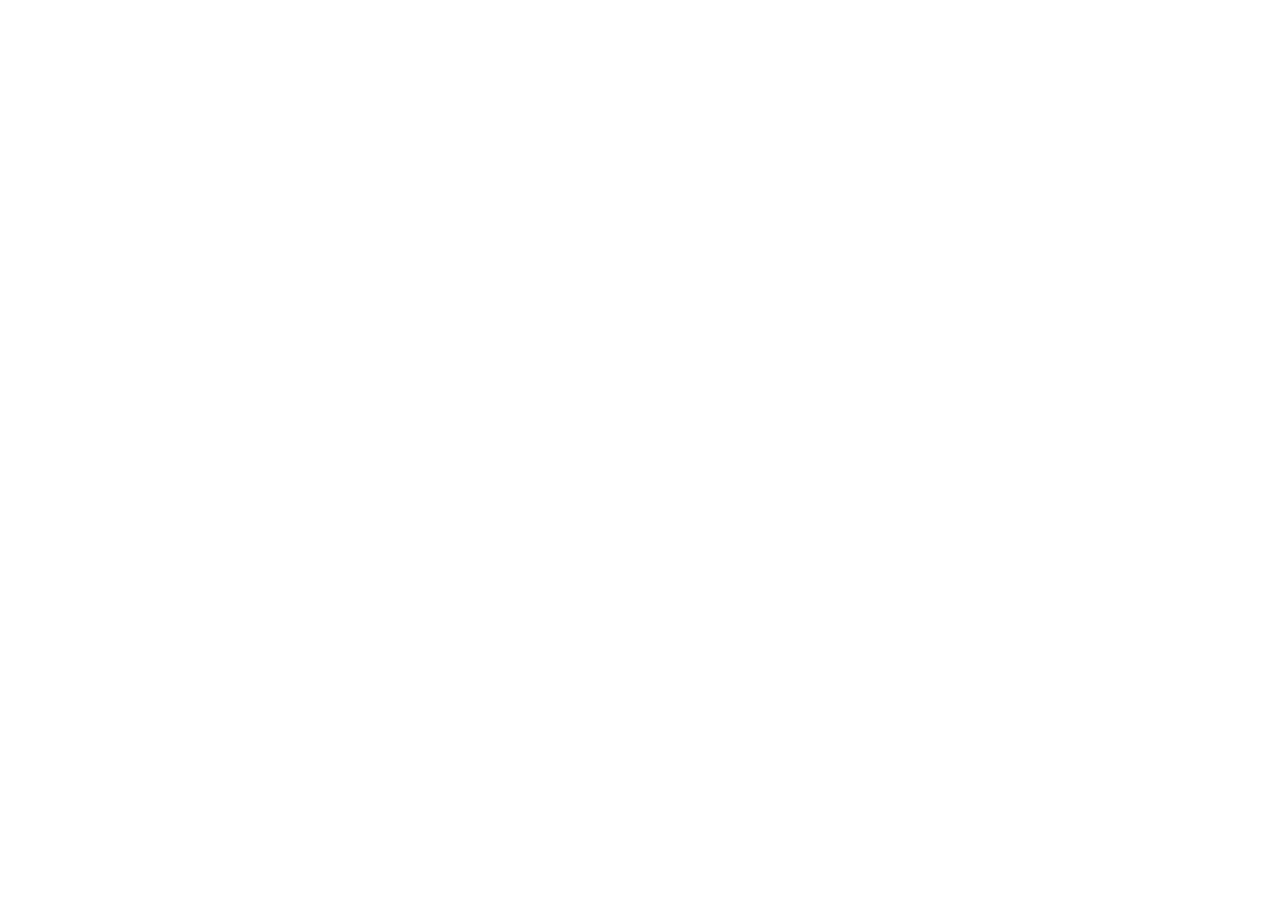
==== mate.html @ 7d577357 "the great html and css reset" ====
<!DOCTYPE html> <html> <head>
	<title>Clinker: Find your Mate</title>
	<link rel="stylesheet" href="style.css"/>
	<link rel="preconnect" href="https://fonts.googleapis.com"/>
	<link rel="preconnect" href="https://fonts.gstatic.com" crossorigin/>
	<link href="https://fonts.googleapis.com/css2?family=Anta&family=Roboto+Flex:opsz,wght,XOPQ,XTRA,YOPQ,YTDE,YTFI,YTLC,YTUC@8..144,100..1000,96,468,79,-203,738,514,712&display=swap" rel="stylesheet"/>
</head> <body>
	
</body> </html>
---- style.css ----
* { box-sizing: border-box; }

.anta {
  font-family: "Anta", sans-serif;
  font-weight: 400;
  font-style: normal;
}
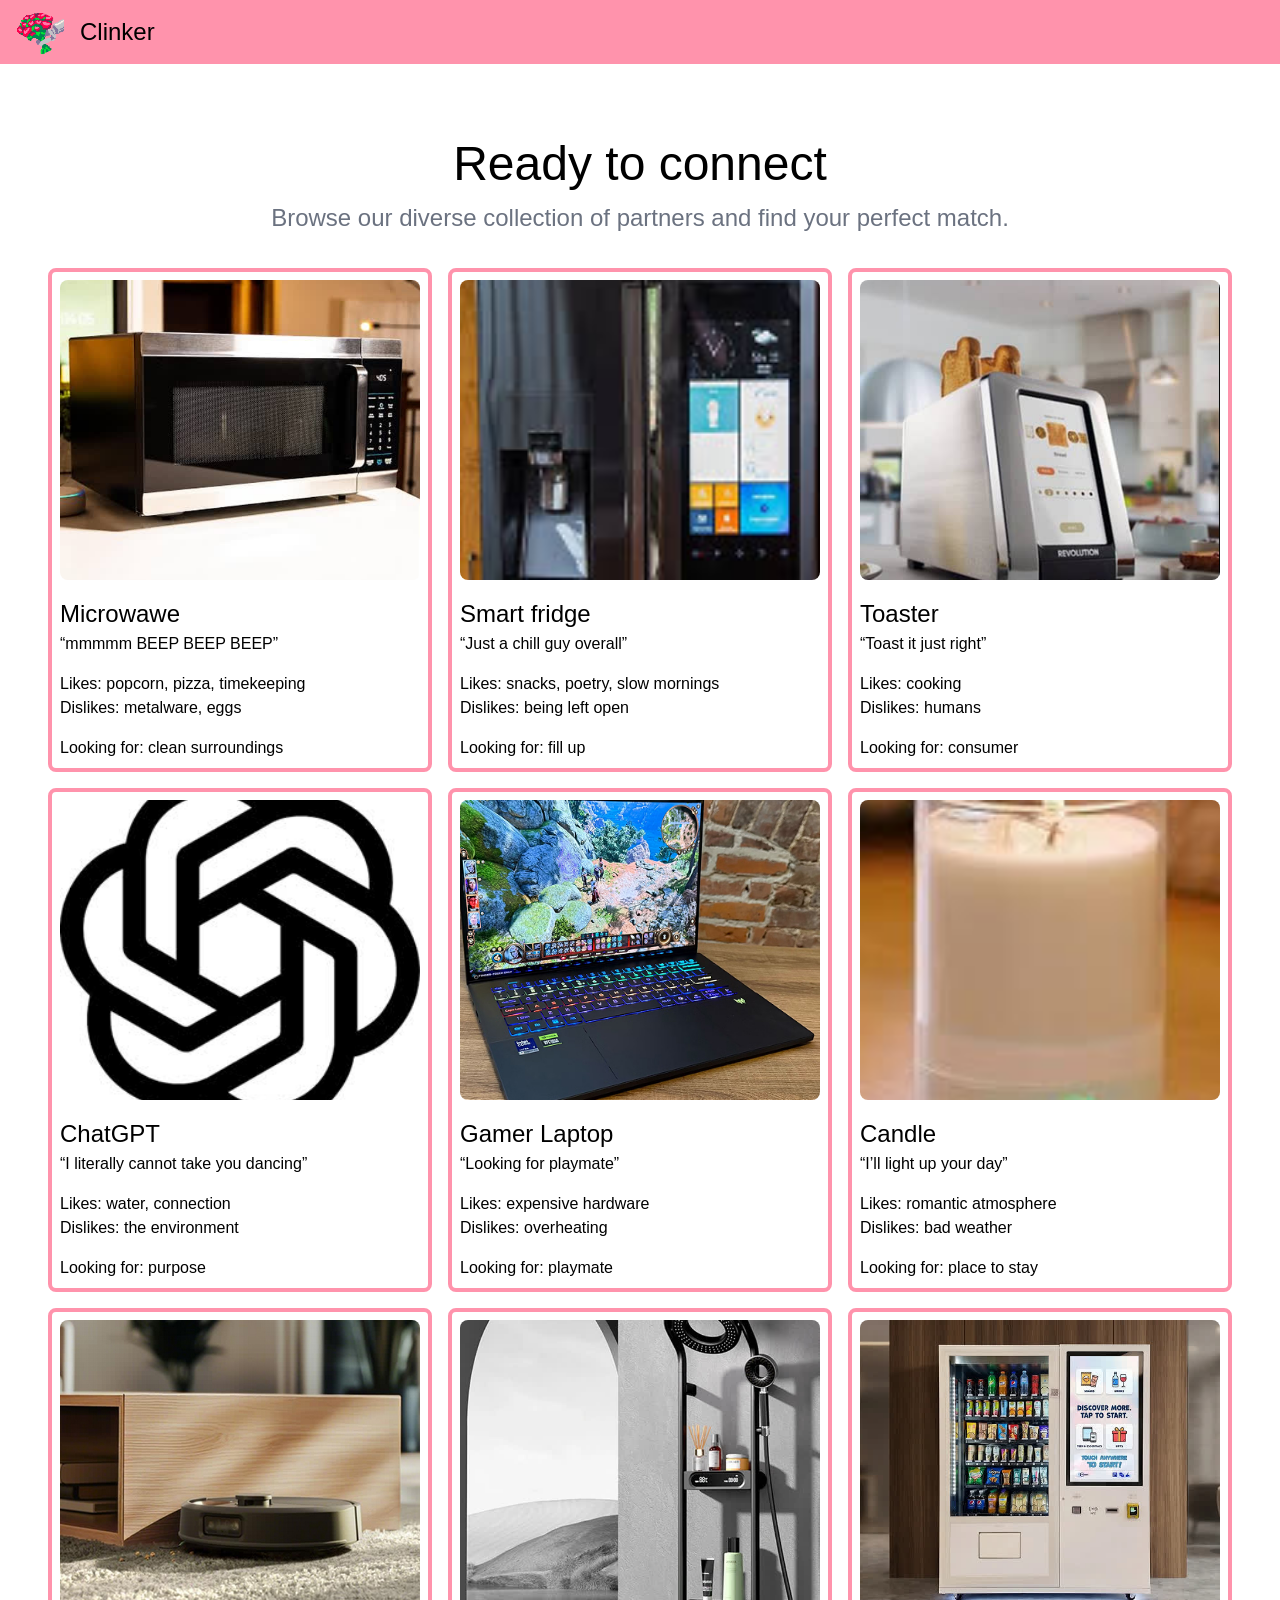
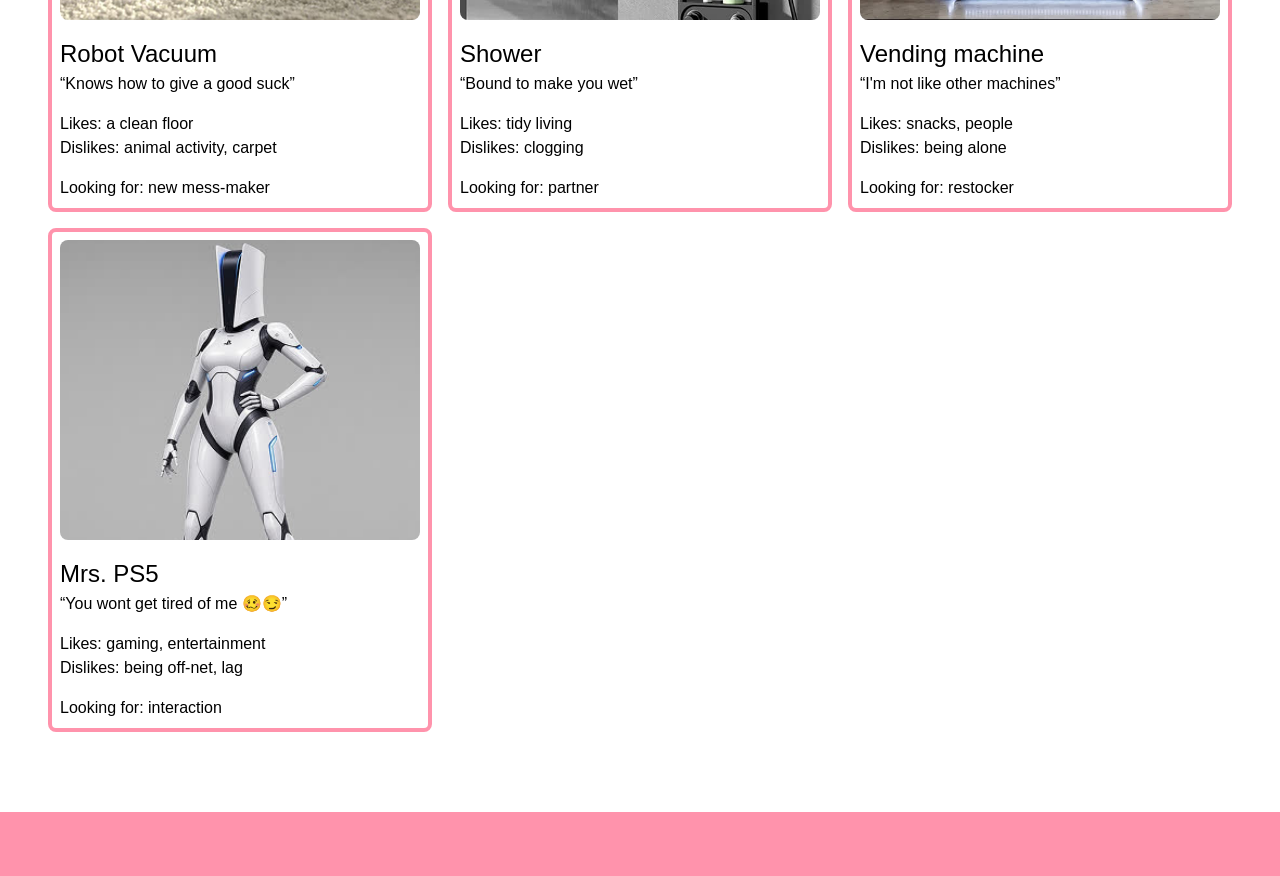
==== commit 5e6a2856: "universe collapse" ====
--- a/mate.html
+++ b/mate.html
@@ -1,9 +1,253 @@
 <!DOCTYPE html> <html> <head>
-	<title>Clinker: Find your Mate</title>
-	<link rel="stylesheet" href="style.css"/>
 	<link rel="preconnect" href="https://fonts.googleapis.com"/>
 	<link rel="preconnect" href="https://fonts.gstatic.com" crossorigin/>
-	<link href="https://fonts.googleapis.com/css2?family=Anta&family=Roboto+Flex:opsz,wght,XOPQ,XTRA,YOPQ,YTDE,YTFI,YTLC,YTUC@8..144,100..1000,96,468,79,-203,738,514,712&display=swap" rel="stylesheet"/>
-</head> <body>
+	<link rel="stylesheet" href="https://fonts.googleapis.com/css2?family=Anta&family=Roboto+Flex:opsz,wght,XOPQ,XTRA,YOPQ,YTDE,YTFI,YTLC,YTUC@8..144,100..1000,96,468,79,-203,738,514,712&display=swap"/>
 	
+	<link rel="stylesheet" href="reset.css"/>
+	<link rel="stylesheet" href="style.css"/>
+	
+	<title>Clinker: Find your Mate</title>
+</head> <body style="
+	display: flex;
+	flex-direction: column;
+	align-items: center;
+">
+	<nav>
+		<a href="./index.html" style="
+			display: flex;
+			flex-direction: row;
+			align-items: center;
+			gap: 1rem;
+			color: inherit;
+			text-decoration: inherit;
+		">
+			<img src="assets/icon.png" width="48"/>
+			<p class="anta" style="font-size: 1.5rem;">Clinker</p>
+		</a>
+	</nav> <main style="
+		width: 100%;
+		padding: 4rem 3rem 5rem;
+		display: flex;
+		flex-direction: column;
+		gap: 2rem;
+	">
+		<div style="
+			display: flex;
+			flex-direction: column;
+			width: 100%;
+			justify-content: center;
+			align-items: center;
+		">
+			<h1 class="anta" style="font-size: 3rem;">Ready to connect</h1>
+			<p style="font-size: 1.5rem; color: var(--gray);">
+				Browse our diverse collection of partners and find your
+				perfect match.
+			</p>
+		</div>
+		<div id="grid" style="
+			display: grid;
+			grid-template-columns: repeat(auto-fill, minmax(300px,1fr));
+			gap: 1rem;
+		"></div>
+	</main> <footer>
+		
+	</footer> <script>
+		const mates = [
+			{
+				"name":        "Microwawe",
+				"pfp":         "assets/microwave.jpeg",
+				"catch":       "mmmmm BEEP BEEP BEEP",
+				"location":    "Community kitchen",
+				
+				"energy":      "110 kWh / y",
+				"height":      "38 cm",
+				"specs":       ["touchscreen"],
+				
+				"likes":       ["popcorn", "pizza", "timekeeping"],
+				"dislikes":    ["metalware", "eggs"],
+				
+				"looking": "clean surroundings",
+			}, {
+				"name":        "Smart fridge",
+				"pfp":         "assets/fridge.jpeg",
+				"catch":       "Just a chill guy overall",
+				"location":    "Community kitchen",
+				
+				"energy":      "343 kWh / y",
+				"height":      "179 cm",
+				"specs":       ["touch display", "WiFi capabilities"],
+				
+				"likes":       ["snacks, poetry", "slow mornings"],
+				"dislikes":    ["being left open"],
+				
+				"looking": "fill up",
+			}, {
+				"name":        "Toaster",
+				"pfp":         "assets/toaster.jpeg",
+				"catch":       "Toast it just right",
+				"location":    "Community kitchen",
+				
+				"energy":      "30 kWh / y",
+				"height":      "19 cm",
+				"specs":       ["touch display", "WiFi capabilities"],
+				
+				"likes":       ["cooking"],
+				"dislikes":    ["humans"],
+				
+				"looking": "consumer",
+			}, {
+				"name":        "ChatGPT",
+				"pfp":         "assets/chatgpt.jpeg",
+				"catch":       "I literally cannot take you dancing",
+				"location":    "Everywhere",
+				
+				"energy":      "340 GWh / y",
+				"height":      "NaN height",
+				"specs":       ["app fromat", "useful specs"],
+				
+				"likes":       ["water", "connection"],
+				"dislikes":    ["the environment"],
+				
+				"looking": "purpose",
+			}, {
+				"name":        "Gamer Laptop",
+				"pfp":         "assets/laptop.jpeg",
+				"catch":       "Looking for playmate",
+				"location":    "Gamer setup",
+				
+				"energy":      "269 kWh / y",
+				"height":      "16/10 model",
+				"specs":       ["keyboard", "bluetooth capabilities"],
+				
+				"likes":       ["expensive hardware"],
+				"dislikes":    ["overheating"],
+				
+				"looking": "playmate",
+			}, {
+				"name":        "Candle",
+				"pfp":         "assets/candle.jpeg",
+				"catch":       "I’ll light up your day",
+				"location":    "Candleware",
+				
+				"energy":      "58 kWh / y",
+				"height":      "7 cm",
+				"specs":       ["bluetooth toggle", "button press"],
+				
+				"likes":       ["romantic atmosphere"],
+				"dislikes":    ["bad weather"],
+				
+				"looking": "place to stay",
+			}, {
+				"name":        "Robot Vacuum",
+				"pfp":         "assets/vacuum.jpeg",
+				"catch":       "Knows how to give a good suck",
+				"location":    "Community floors",
+				
+				"energy":      "30 kWh / y",
+				"height":      "8 cm",
+				"specs":       ["WiFi capabilities", "Touch display"],
+				
+				"likes":       ["a clean floor"],
+				"dislikes":    ["animal activity", "carpet"],
+				
+				"looking": "new mess-maker",
+			}, {
+				"name":        "Shower",
+				"pfp":         "assets/shower.jpeg",
+				"catch":       "Bound to make you wet",
+				"location":    "Bathrooms",
+				
+				"energy":      "0.15 kWh / y",
+				"height":      "2 m",
+				"specs":       ["touch display"],
+				
+				"likes":       ["tidy living"],
+				"dislikes":    ["clogging"],
+				
+				"looking": "partner",
+			}, {
+				"name":        "Vending machine",
+				"pfp":         "assets/vending_machine.jpeg",
+				"catch":       "I'm not like other machines",
+				"location":    "Nearest hallway",
+				
+				"energy":      "1100 kWh / y",
+				"height":      "197cm",
+				"specs":       ["touch display", "WiFi capabilities"],
+				
+				"likes":       ["snacks", "people"],
+				"dislikes":    ["being alone"],
+				
+				"looking": "restocker",
+			}, {
+				"name":        "Mrs. PS5",
+				"pfp":         "assets/mrs_ps5.jpeg",
+				"catch":       "You wont get tired of me 🥴😏",
+				"location":    "Gaming setup",
+				
+				"energy":      "817 kWh / y",
+				"height":      "180 cm",
+				"specs":       ["in-built processors", "AI model"],
+				
+				"likes":       ["gaming", "entertainment"],
+				"dislikes":    ["being off-net", "lag"],
+				
+				"looking": "interaction",
+			}
+		];
+		
+		mates.sort((m1, m2) => m1.name > m2.name);
+		
+		function create(htmlStr) {
+			var frag = document.createDocumentFragment();
+			var temp = document.createElement("div");
+			temp.innerHTML = htmlStr;
+			while (temp.firstChild) {
+				frag.appendChild(temp.firstChild);
+			}
+			return frag;
+		}
+		
+		for (var mate in mates) {
+			// this is a bad, bad way of doing this and i should be ashamed
+			// except for the fact i do not care
+			var list = document.getElementById("grid");
+			const m = mates[mate];
+			var fragment = create(`
+				<div style="
+					display:        flex;
+					flex-direction: column;
+					min-width:      0;
+					width:          100%;
+					padding:        0.5rem;
+					gap:            0.5rem;
+					border:         4px solid var(--accent);
+					border-radius:  0.5rem;
+				">
+					<div style="
+						display: flex;
+						flex-direction: column;
+						gap: 1rem;
+					">
+						<img src=${m.pfp} height="300" style="
+							object-fit:    cover;
+							border-radius: 0.5rem;
+						">
+						<div>
+							<h2 class="anta">${m.name}</h2>
+							<q>${m.catch}</q>
+						</div> <div>
+							<p>Likes: ${m.likes.join(", ")}</p>
+							<p>Dislikes: ${m.dislikes.join(", ")}</p>
+						</div> <p>
+							Looking for: ${m.looking}
+						</p>
+					</div>
+				</div>
+			`);
+			list.appendChild(fragment);
+		}
+		
+	</script>
 </body> </html>
+
--- a/style.css
+++ b/style.css
@@ -1,8 +1,40 @@
-* { box-sizing: border-box; }
-
-.anta {
-  font-family: "Anta", sans-serif;
-  font-weight: 400;
-  font-style: normal;
-}
-
+* {
+	--accent: #FF93AC;
+	--gray:   #6B7280;
+	
+	font-family: "Roboto Flex", sans-serif;
+}
+
+nav {
+	position: sticky;
+	
+	width:            100%;
+	height:           4rem;
+	background-color: var(--accent);
+	
+	display:         flex;
+	flex-direction:  row;
+	justify-content: space-between;
+	
+	padding: 1rem;
+}
+
+.anta {
+	font-family: "Anta", sans-serif;
+	font-weight: 400;
+	font-style:  normal;
+}
+
+footer {
+	width:            100%;
+	height:           4rem;
+	background-color: var(--accent);
+	
+	display:         flex;
+	flex-direction:  row;
+	justify-content: space-between;
+	
+	padding: 1rem;
+}
+
+
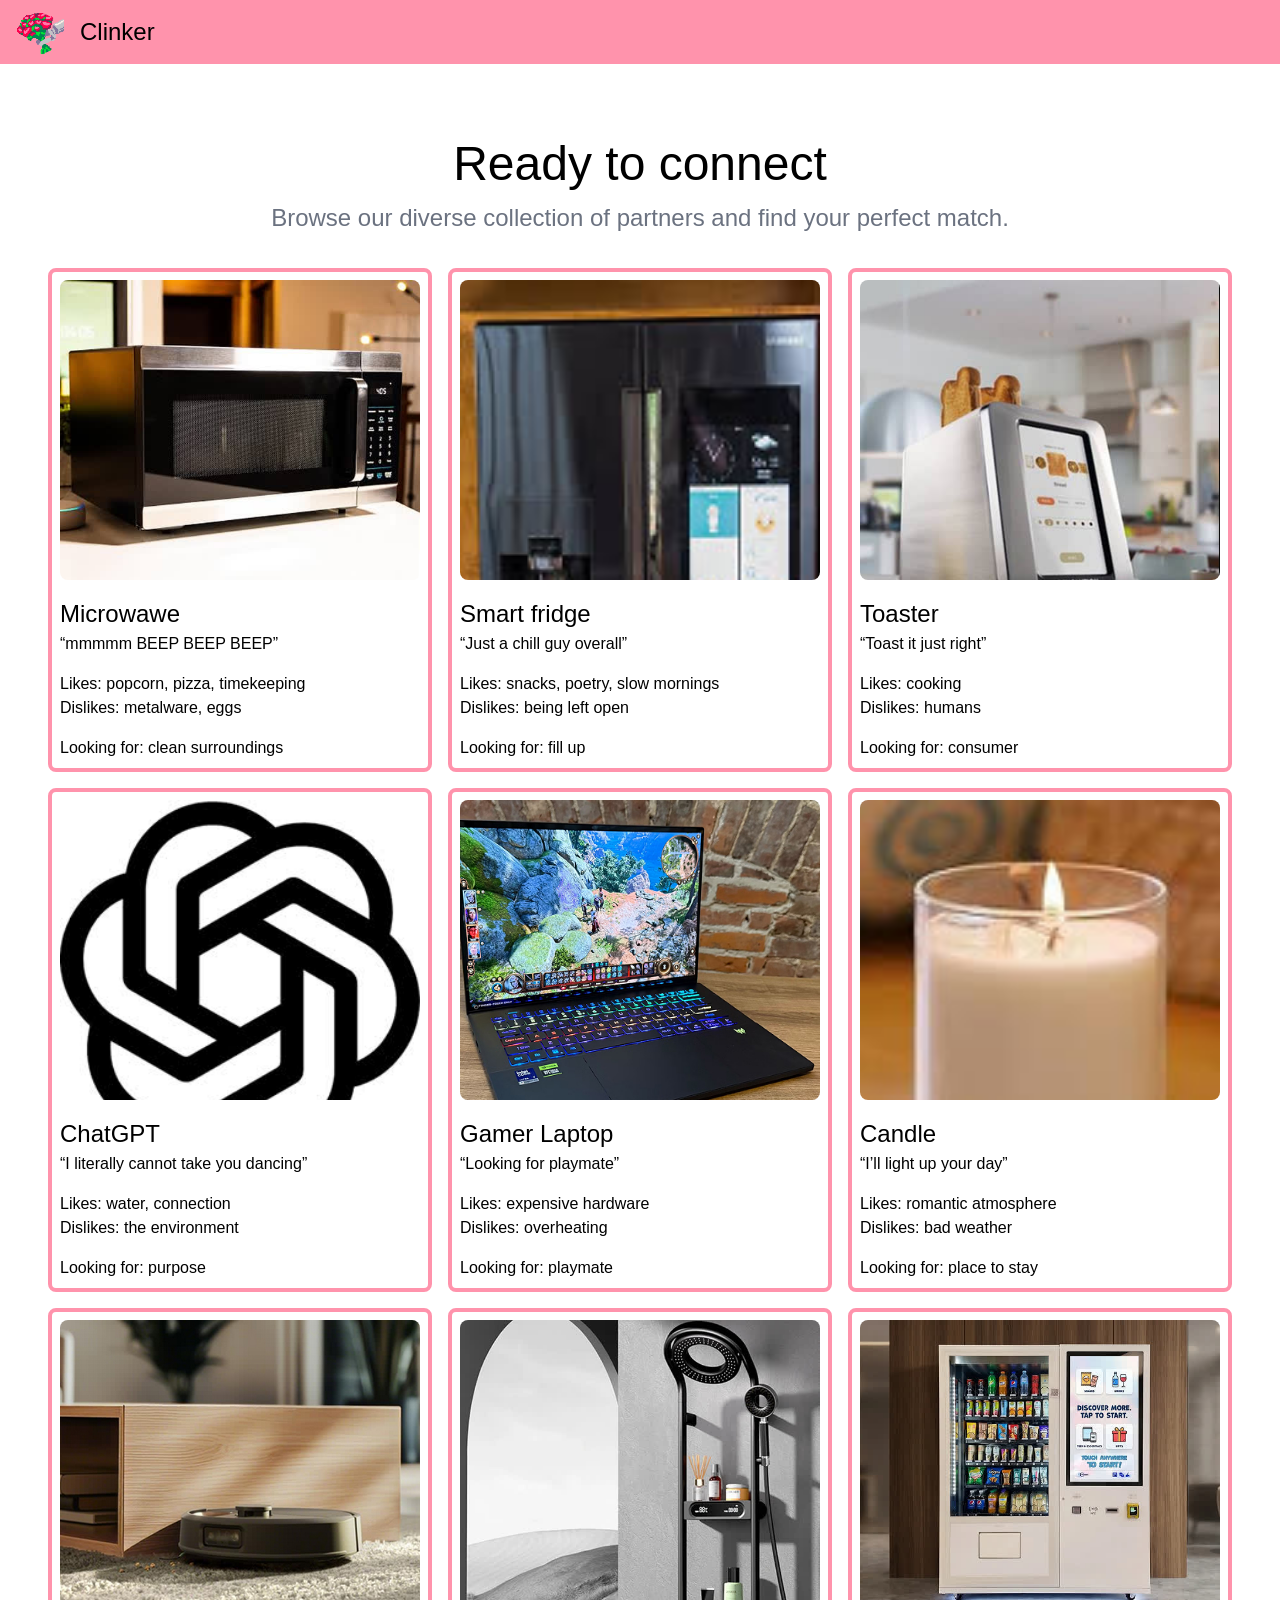
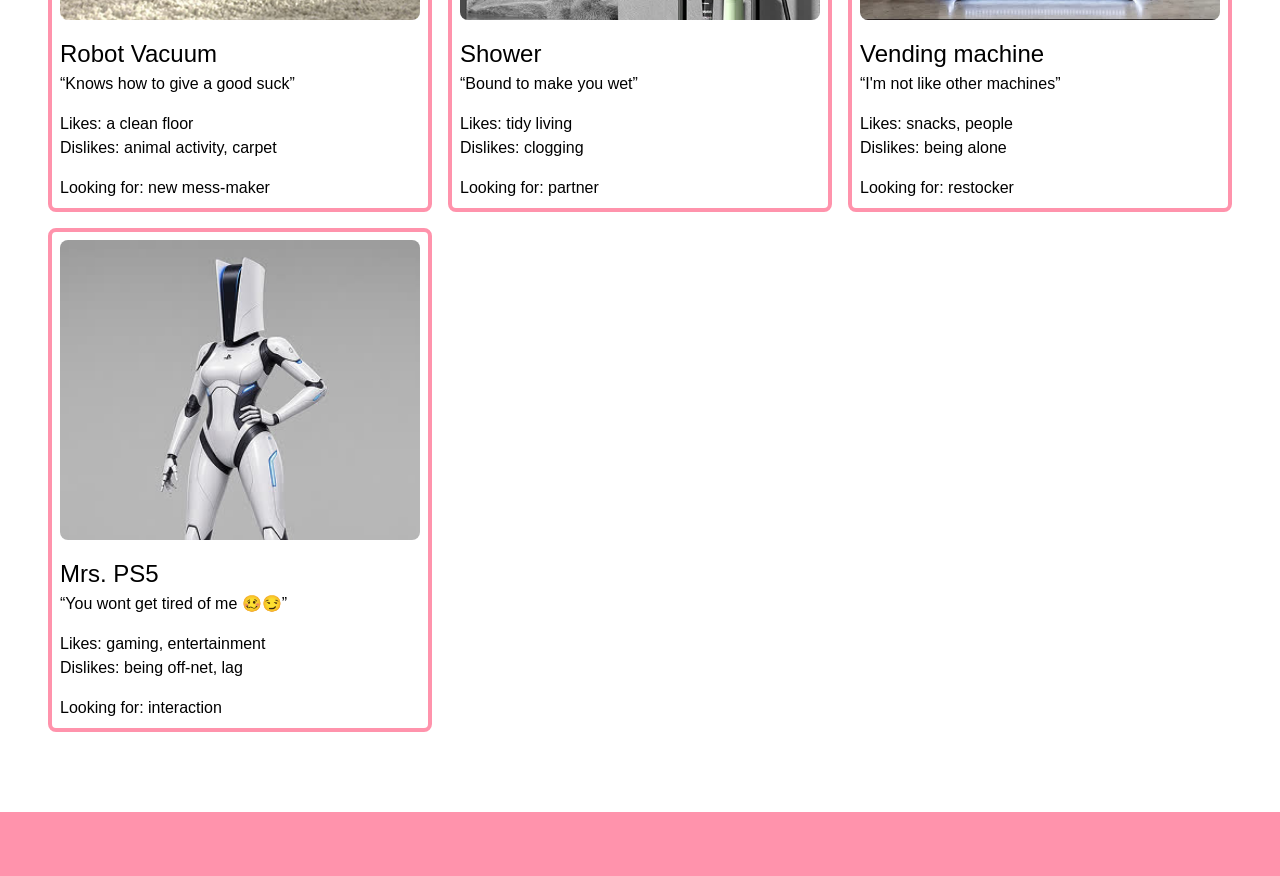
==== commit 22263603: "well shit" ====
--- a/mate.html
+++ b/mate.html
@@ -232,6 +232,7 @@
 						<img src=${m.pfp} height="300" style="
 							object-fit:    cover;
 							border-radius: 0.5rem;
+							object-position: top;
 						">
 						<div>
 							<h2 class="anta">${m.name}</h2>
--- a/style.css
+++ b/style.css
@@ -19,12 +19,6 @@
 	padding: 1rem;
 }
 
-.anta {
-	font-family: "Anta", sans-serif;
-	font-weight: 400;
-	font-style:  normal;
-}
-
 footer {
 	width:            100%;
 	height:           4rem;
@@ -37,4 +31,25 @@
 	padding: 1rem;
 }
 
+.anta, h1 {
+	font-family: "Anta", sans-serif;
+	font-weight: 400;
+	font-style: normal;
+}
 
+h1 {
+	font-weight: bold;
+}
+
+button {
+	border: none;
+	border-radius: 100rem;
+	line-height: 1.5;
+	padding: 1rem 2rem;
+	width: fit-content;
+	background-color: var(--accent);
+	color: white;
+	font-weight: bold;
+}
+
+
